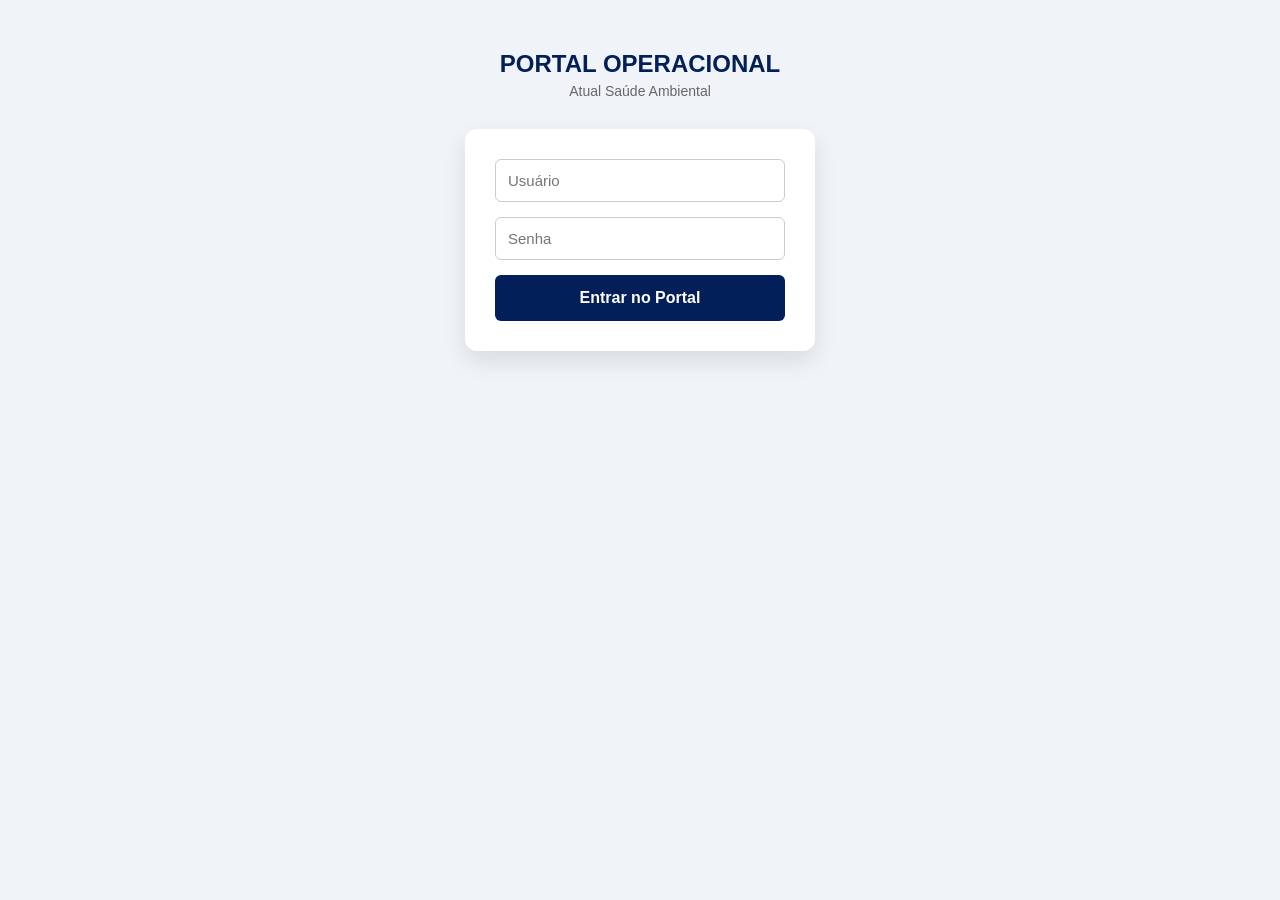
==== index.html @ 1e9745c3 "Update index.html" ====
<!DOCTYPE html>
<html lang="pt-BR">
<head>
    <meta charset="UTF-8">
    <meta name="viewport" content="width=device-width, initial-scale=1.0, maximum-scale=1.0, user-scalable=no">
    <title>Atual Saúde Ambiental - Portal</title>
    
    <link rel="manifest" href="manifest.json">
    <meta name="theme-color" content="#021f59">
    <link href="https://fonts.googleapis.com/icon?family=Material+Icons" rel="stylesheet">
    
    <style>
        * { box-sizing: border-box; margin: 0; padding: 0; font-family: 'Segoe UI', Tahoma, Geneva, Verdana, sans-serif; }
        body { background-color: #f0f4f8; color: #333; display: flex; flex-direction: column; align-items: center; padding: 20px; min-height: 100vh; }
        
        .header { text-align: center; margin-top: 30px; margin-bottom: 30px; }
        .header h1 { color: #021f59; font-size: 24px; font-weight: 800; text-transform: uppercase; }
        .header p { color: #666; font-size: 14px; margin-top: 5px; }

        /* TELA DE LOGIN */
        #tela-login { width: 100%; max-width: 350px; background: white; padding: 30px; border-radius: 12px; box-shadow: 0 10px 25px rgba(0,0,0,0.1); }
        .input-login { width: 100%; padding: 12px; margin-bottom: 15px; border: 1px solid #ccc; border-radius: 6px; font-size: 15px; outline: none; }
        .input-login:focus { border-color: #021f59; }
        .btn-login { background-color: #021f59; color: white; width: 100%; padding: 14px; border: none; border-radius: 6px; font-size: 16px; font-weight: bold; cursor: pointer; transition: 0.3s; }
        .btn-login:disabled { background-color: #666; cursor: not-allowed; }

        /* MENU DE SISTEMAS (OCULTO POR PADRÃO) */
        #menu-sistemas { display: none; width: 100%; max-width: 400px; flex-direction: column; gap: 15px; }
        .bem-vindo { text-align: center; margin-bottom: 15px; font-weight: 600; color: #021f59; }
        
        .menu-card {
            background: white; border-radius: 12px; padding: 20px; display: flex; align-items: center; gap: 15px;
            text-decoration: none; color: #333; box-shadow: 0 4px 15px rgba(0,0,0,0.05); transition: transform 0.2s;
            border-left: 5px solid #004481;
        }
        .menu-card:active { transform: scale(0.98); }
        .menu-card .icon { background: #e9ecef; padding: 12px; border-radius: 50%; color: #004481; display: flex; }
        .menu-card .info h3 { font-size: 16px; margin-bottom: 3px; }
        .menu-card .info p { font-size: 12px; color: #777; }
        
        .btn-sair { margin-top: 20px; text-align: center; color: #dc3545; font-weight: bold; cursor: pointer; padding: 10px; }
    </style>
</head>
<body>

    <div class="header">
        <h1>PORTAL OPERACIONAL</h1>
        <p>Atual Saúde Ambiental</p>
    </div>

    <!-- ÁREA DE LOGIN -->
    <div id="tela-login">
        <form onsubmit="fazerLogin(event)">
            <input type="text" id="loginUser" class="input-login" placeholder="Usuário" required>
            <input type="password" id="loginPass" class="input-login" placeholder="Senha" required>
            <button type="submit" id="btnLogin" class="btn-login">Entrar no Portal</button>
        </form>
    </div>

    <!-- ÁREA DOS SISTEMAS -->
    <div id="menu-sistemas">
        <div class="bem-vindo" id="msg-bemvindo"></div>

        <a href="comunicados/index.html" class="menu-card">
            <div class="icon"><span class="material-icons">campaign</span></div>
            <div class="info"><h3>Comunicados</h3><p>Dedetização, Limpeza e Termo</p></div>
        </a>

        <a href="relatorios/index.html" class="menu-card">
            <div class="icon"><span class="material-icons">assignment_turned_in</span></div>
            <div class="info"><h3>Relatórios e Certificados</h3><p>Gestão de Serviços e Garantias</p></div>
        </a>
        
        <div class="btn-sair" onclick="sair()">Sair do Portal</div>
    </div>

    <script>
        // COLOQUE AQUI A URL DO NOVO SCRIPT (O COFRE CENTRAL)
        const URL_API_LOGIN = "https://script.google.com/macros/s/AKfycbynHmTyilTlUbbQyEc3AfbNWiwXBeCesPPap7DQ24T2S60yWSmaGLjVtXCFHujAaYTw/exec";
        
        // Verifica ao abrir se já está logado
        window.onload = function() {
            if (sessionStorage.getItem("sessaoAtiva") === "true") {
                liberarPortal(sessionStorage.getItem("nomeUsuario"));
            }
        };

        async function fazerLogin(e) {
            e.preventDefault();
            const btn = document.getElementById('btnLogin');
            btn.innerText = "Verificando..."; btn.disabled = true;

            const payload = {
                acao: "login",
                usuario: document.getElementById('loginUser').value,
                senha: document.getElementById('loginPass').value
            };

            try {
                const req = await fetch(URL_API_LOGIN, { method: 'POST', body: JSON.stringify(payload) });
                const res = await req.json();

                if (res.sucesso) {
                    // Grava o "Cadeado Visual" no telemóvel
                    sessionStorage.setItem("sessaoAtiva", "true");
                    sessionStorage.setItem("nomeUsuario", res.nome);
                    liberarPortal(res.nome);
                } else {
                    alert(res.mensagem);
                }
            } catch (erro) {
                alert("Erro de conexão com o servidor de acessos.");
            }
            btn.innerText = "Entrar no Portal"; btn.disabled = false;
        }

        function liberarPortal(nome) {
            document.getElementById('tela-login').style.display = 'none';
            document.getElementById('menu-sistemas').style.display = 'flex';
            document.getElementById('msg-bemvindo').innerText = "Olá, " + nome;
        }

        function sair() {
            sessionStorage.clear();
            document.getElementById('menu-sistemas').style.display = 'none';
            document.getElementById('tela-login').style.display = 'block';
            document.getElementById('loginPass').value = "";
        }

        // Registo do PWA
        if ('serviceWorker' in navigator) {
            navigator.serviceWorker.register('sw.js');
        }
    </script>
</body>
</html>
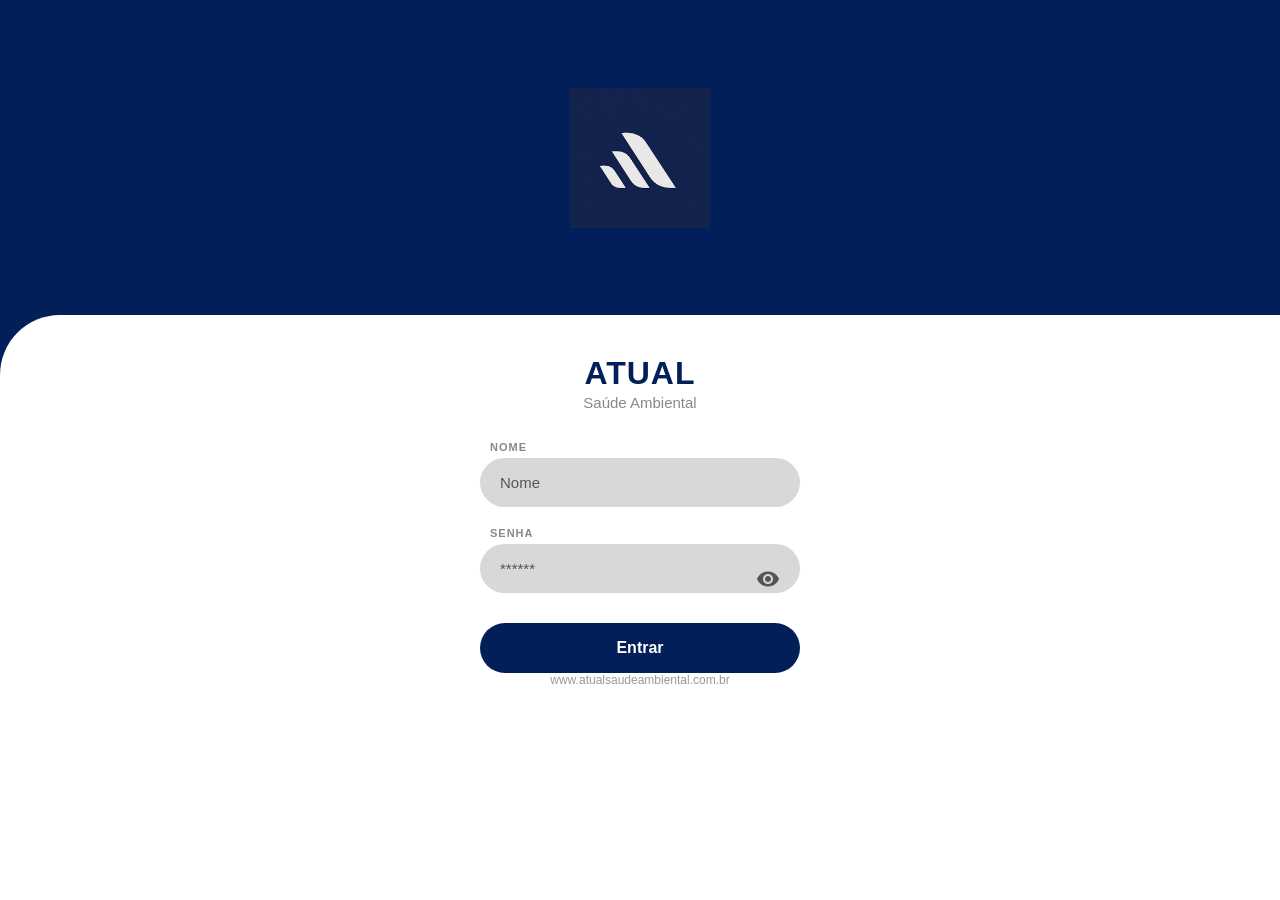
==== commit 94d4fd3a: "Update index.html" ====
--- a/index.html
+++ b/index.html
@@ -7,76 +7,224 @@
     
     <link rel="manifest" href="manifest.json">
     <meta name="theme-color" content="#021f59">
+
+    <!-- Ícones da Aplicação (Logo Local) -->
+    <link rel="apple-touch-icon" href="logo.png">
+    <link rel="icon" type="image/png" href="logo.png">
+
     <link href="https://fonts.googleapis.com/icon?family=Material+Icons" rel="stylesheet">
-    
     <style>
         * { box-sizing: border-box; margin: 0; padding: 0; font-family: 'Segoe UI', Tahoma, Geneva, Verdana, sans-serif; }
-        body { background-color: #f0f4f8; color: #333; display: flex; flex-direction: column; align-items: center; padding: 20px; min-height: 100vh; }
-        
-        .header { text-align: center; margin-top: 30px; margin-bottom: 30px; }
-        .header h1 { color: #021f59; font-size: 24px; font-weight: 800; text-transform: uppercase; }
-        .header p { color: #666; font-size: 14px; margin-top: 5px; }
-
-        /* TELA DE LOGIN */
-        #tela-login { width: 100%; max-width: 350px; background: white; padding: 30px; border-radius: 12px; box-shadow: 0 10px 25px rgba(0,0,0,0.1); }
-        .input-login { width: 100%; padding: 12px; margin-bottom: 15px; border: 1px solid #ccc; border-radius: 6px; font-size: 15px; outline: none; }
-        .input-login:focus { border-color: #021f59; }
-        .btn-login { background-color: #021f59; color: white; width: 100%; padding: 14px; border: none; border-radius: 6px; font-size: 16px; font-weight: bold; cursor: pointer; transition: 0.3s; }
+        
+        /* Layout de Fundo Dividido */
+        body { 
+            background-color: #021f59; /* Azul escuro no topo */
+            color: #333; 
+            display: flex; 
+            flex-direction: column; 
+            align-items: center; 
+            min-height: 100vh;
+            overflow: hidden;
+        }
+
+        /* LOGO NO TOPO (Ajustada para fundo azul) */
+        .logo-container {
+            width: 100%;
+            height: 35vh; /* Ocupa 35% da tela */
+            display: flex;
+            justify-content: center;
+            align-items: center;
+        }
+        .logo-container img {
+            width: 140px; /* Ajuste o tamanho da sua logo aqui */
+            height: auto;
+        }
+
+        /* CARTÃO BRANCO PRINCIPAL COM CANTO ARREDONDADO */
+        .login-card {
+            background-color: white;
+            width: 100%;
+            height: 65vh; /* Ocupa os restantes 65% */
+            border-radius: 60px 0 0 0; /* Canto superior esquerdo arredondado */
+            padding: 40px 30px;
+            display: flex;
+            flex-direction: column;
+            align-items: center;
+        }
+
+        /* TEXTOS DO TÍTULO */
+        .header { text-align: center; margin-bottom: 30px; }
+        .header h1 { color: #021f59; font-size: 32px; font-weight: 900; letter-spacing: 1px; margin-bottom: 2px; }
+        .header p { color: #888; font-size: 15px; font-weight: 500; }
+
+        /* FORMULÁRIO E CAMPOS */
+        form { width: 100%; max-width: 320px; }
+        
+        .form-group { margin-bottom: 20px; position: relative; }
+        .form-group label {
+            display: block;
+            color: #888;
+            font-size: 11px;
+            font-weight: 600;
+            letter-spacing: 1px;
+            margin-bottom: 5px;
+            margin-left: 10px;
+        }
+
+        /* Input Estilo Pílula */
+        .input-login { 
+            width: 100%; 
+            padding: 16px 20px; 
+            background-color: #d8d8d8; 
+            border: none; 
+            border-radius: 25px; 
+            font-size: 15px; 
+            color: #333;
+            outline: none; 
+            transition: 0.2s;
+        }
+        .input-login:focus { background-color: #e5e5e5; }
+        .input-login::placeholder { color: #555; }
+
+        /* Olhinho da Senha */
+        .btn-toggle-senha {
+            position: absolute;
+            right: 15px;
+            top: 35px; /* Alinhado com o input */
+            background: transparent;
+            border: none;
+            color: #555;
+            cursor: pointer;
+            display: flex;
+            align-items: center;
+            justify-content: center;
+            padding: 5px;
+        }
+
+        /* BOTÃO ENTRAR */
+        .btn-login { 
+            background-color: #021f59; 
+            color: white; 
+            width: 100%; 
+            padding: 16px; 
+            border: none; 
+            border-radius: 25px; 
+            font-size: 16px; 
+            font-weight: bold; 
+            cursor: pointer; 
+            transition: 0.3s; 
+            margin-top: 10px;
+        }
         .btn-login:disabled { background-color: #666; cursor: not-allowed; }
 
-        /* MENU DE SISTEMAS (OCULTO POR PADRÃO) */
-        #menu-sistemas { display: none; width: 100%; max-width: 400px; flex-direction: column; gap: 15px; }
-        .bem-vindo { text-align: center; margin-bottom: 15px; font-weight: 600; color: #021f59; }
+        /* RODAPÉ SITE */
+        .footer-site {
+            margin-top: auto;
+            color: #999;
+            font-size: 12px;
+            text-align: center;
+            padding-bottom: 10px;
+        }
+
+        /* ------------------------------------------- */
+        /* MENU DE SISTEMAS (MOSTRADO APÓS LOGIN)      */
+        /* ------------------------------------------- */
+        #menu-sistemas { 
+            display: none; width: 100%; max-width: 350px; flex-direction: column; gap: 15px; 
+            margin-top: 20px;
+        }
+        .bem-vindo { text-align: center; margin-bottom: 10px; font-weight: 600; color: #021f59; font-size: 18px; }
         
         .menu-card {
-            background: white; border-radius: 12px; padding: 20px; display: flex; align-items: center; gap: 15px;
-            text-decoration: none; color: #333; box-shadow: 0 4px 15px rgba(0,0,0,0.05); transition: transform 0.2s;
-            border-left: 5px solid #004481;
+            background: white; border-radius: 16px; padding: 15px 20px; display: flex; align-items: center; gap: 15px;
+            text-decoration: none; color: #333; box-shadow: 0 4px 15px rgba(0,0,0,0.08); transition: transform 0.2s;
+            border: 1px solid #eee;
         }
         .menu-card:active { transform: scale(0.98); }
-        .menu-card .icon { background: #e9ecef; padding: 12px; border-radius: 50%; color: #004481; display: flex; }
-        .menu-card .info h3 { font-size: 16px; margin-bottom: 3px; }
-        .menu-card .info p { font-size: 12px; color: #777; }
-        
-        .btn-sair { margin-top: 20px; text-align: center; color: #dc3545; font-weight: bold; cursor: pointer; padding: 10px; }
+        .menu-card .icon { background: #021f59; padding: 12px; border-radius: 12px; color: white; display: flex; }
+        .menu-card .info h3 { font-size: 15px; margin-bottom: 2px; color: #021f59; }
+        .menu-card .info p { font-size: 11px; color: #777; }
+        
+        .btn-sair { margin-top: 15px; text-align: center; color: #dc3545; font-weight: bold; cursor: pointer; padding: 10px; font-size: 14px; }
+
+        /* Controlo de Telas */
+        #tela-login { width: 100%; display: flex; flex-direction: column; align-items: center; }
     </style>
 </head>
 <body>
 
-    <div class="header">
-        <h1>PORTAL OPERACIONAL</h1>
-        <p>Atual Saúde Ambiental</p>
+    <!-- LOGO NO TOPO AZUL -->
+    <div class="logo-container" id="area-logo">
+        <!-- Substitua pelo src da sua logo real recortada -->
+        <img src="logo.png" alt="Logo Atual">
     </div>
 
-    <!-- ÁREA DE LOGIN -->
-    <div id="tela-login">
-        <form onsubmit="fazerLogin(event)">
-            <input type="text" id="loginUser" class="input-login" placeholder="Usuário" required>
-            <input type="password" id="loginPass" class="input-login" placeholder="Senha" required>
-            <button type="submit" id="btnLogin" class="btn-login">Entrar no Portal</button>
-        </form>
+    <!-- CARTÃO BRANCO -->
+    <div class="login-card">
+        
+        <!-- ÁREA DE LOGIN (Visível por padrão) -->
+        <div id="tela-login">
+            <div class="header">
+                <h1>ATUAL</h1>
+                <p>Saúde Ambiental</p>
+            </div>
+
+            <form onsubmit="fazerLogin(event)">
+                <div class="form-group">
+                    <label>NOME</label>
+                    <input type="text" id="loginUser" class="input-login" placeholder="Nome" required>
+                </div>
+                
+                <div class="form-group">
+                    <label>SENHA</label>
+                    <input type="password" id="loginPass" class="input-login" placeholder="******" required>
+                    <!-- Botão Olhinho -->
+                    <button type="button" class="btn-toggle-senha" onclick="toggleSenha()">
+                        <span class="material-icons" id="icone-olho">visibility</span>
+                    </button>
+                </div>
+
+                <button type="submit" id="btnLogin" class="btn-login">Entrar</button>
+            </form>
+
+            <div class="footer-site">www.atualsaudeambiental.com.br</div>
+        </div>
+
+        <!-- ÁREA DOS SISTEMAS (Oculta por padrão) -->
+        <div id="menu-sistemas">
+            <div class="bem-vindo" id="msg-bemvindo"></div>
+
+            <a href="comunicados/index.html" class="menu-card">
+                <div class="icon"><span class="material-icons">campaign</span></div>
+                <div class="info"><h3>Comunicados</h3><p>Dedetização, Limpeza e Termo</p></div>
+            </a>
+
+            <a href="relatorios/index.html" class="menu-card">
+                <div class="icon"><span class="material-icons">assignment_turned_in</span></div>
+                <div class="info"><h3>Relatórios e Certificados</h3><p>Gestão de Serviços e Garantias</p></div>
+            </a>
+            
+            <div class="btn-sair" onclick="sair()">Sair do Portal</div>
+        </div>
     </div>
 
-    <!-- ÁREA DOS SISTEMAS -->
-    <div id="menu-sistemas">
-        <div class="bem-vindo" id="msg-bemvindo"></div>
-
-        <a href="comunicados/index.html" class="menu-card">
-            <div class="icon"><span class="material-icons">campaign</span></div>
-            <div class="info"><h3>Comunicados</h3><p>Dedetização, Limpeza e Termo</p></div>
-        </a>
-
-        <a href="relatorios/index.html" class="menu-card">
-            <div class="icon"><span class="material-icons">assignment_turned_in</span></div>
-            <div class="info"><h3>Relatórios e Certificados</h3><p>Gestão de Serviços e Garantias</p></div>
-        </a>
-        
-        <div class="btn-sair" onclick="sair()">Sair do Portal</div>
-    </div>
-
     <script>
+        // FUNÇÃO DO OLHINHO DA SENHA
+        function toggleSenha() {
+            const inputSenha = document.getElementById('loginPass');
+            const iconeOlho = document.getElementById('icone-olho');
+            
+            if (inputSenha.type === 'password') {
+                inputSenha.type = 'text';
+                iconeOlho.innerText = 'visibility_off'; // Ícone de olho riscado
+            } else {
+                inputSenha.type = 'password';
+                iconeOlho.innerText = 'visibility'; // Ícone de olho aberto
+            }
+        }
+
         // COLOQUE AQUI A URL DO NOVO SCRIPT (O COFRE CENTRAL)
-        const URL_API_LOGIN = "https://script.google.com/macros/s/AKfycbynHmTyilTlUbbQyEc3AfbNWiwXBeCesPPap7DQ24T2S60yWSmaGLjVtXCFHujAaYTw/exec";
+        const URL_API_LOGIN = "https://script.google.com/macros/s/AKfycbwxCNM7-XWJm2btht000tgZ343KsmCfwFG4gXmCCp8e-48nPDdS3Qw9gfvkJGWGu6ym/exec";
         
         // Verifica ao abrir se já está logado
         window.onload = function() {
@@ -101,7 +249,6 @@
                 const res = await req.json();
 
                 if (res.sucesso) {
-                    // Grava o "Cadeado Visual" no telemóvel
                     sessionStorage.setItem("sessaoAtiva", "true");
                     sessionStorage.setItem("nomeUsuario", res.nome);
                     liberarPortal(res.nome);
@@ -111,11 +258,14 @@
             } catch (erro) {
                 alert("Erro de conexão com o servidor de acessos.");
             }
-            btn.innerText = "Entrar no Portal"; btn.disabled = false;
+            btn.innerText = "Entrar"; btn.disabled = false;
         }
 
         function liberarPortal(nome) {
             document.getElementById('tela-login').style.display = 'none';
+            // Esconde a área da logo no topo para dar mais espaço ao menu, se desejar
+            document.getElementById('area-logo').style.display = 'none'; 
+            
             document.getElementById('menu-sistemas').style.display = 'flex';
             document.getElementById('msg-bemvindo').innerText = "Olá, " + nome;
         }
@@ -123,7 +273,9 @@
         function sair() {
             sessionStorage.clear();
             document.getElementById('menu-sistemas').style.display = 'none';
-            document.getElementById('tela-login').style.display = 'block';
+            
+            document.getElementById('area-logo').style.display = 'flex';
+            document.getElementById('tela-login').style.display = 'flex';
             document.getElementById('loginPass').value = "";
         }
 
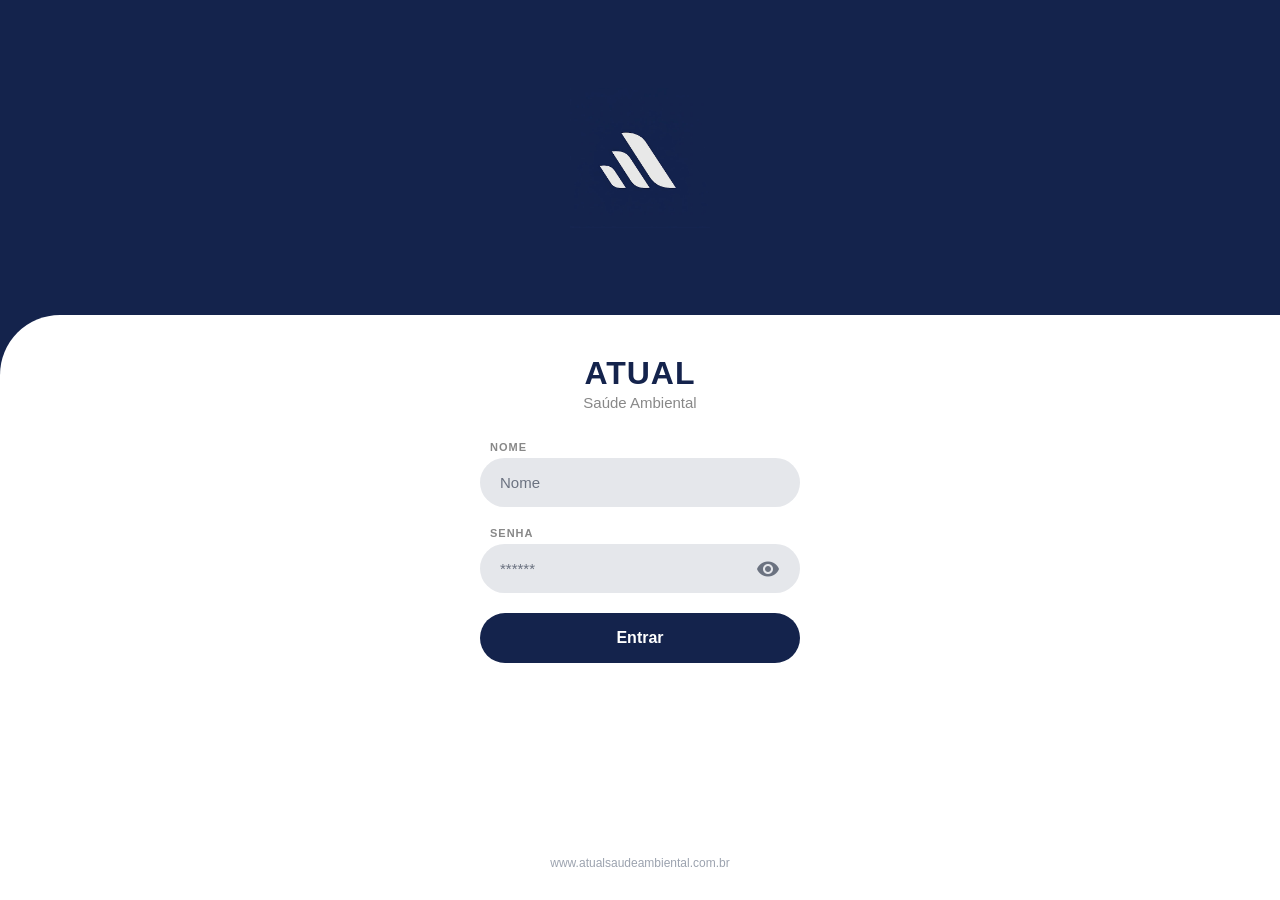
==== commit 45513ad5: "Update index.html" ====
--- a/index.html
+++ b/index.html
@@ -6,7 +6,7 @@
     <title>Atual Saúde Ambiental - Portal</title>
     
     <link rel="manifest" href="manifest.json">
-    <meta name="theme-color" content="#021f59">
+    <meta name="theme-color" content="#14234c">
 
     <!-- Ícones da Aplicação (Logo Local) -->
     <link rel="apple-touch-icon" href="logo.png">
@@ -18,49 +18,60 @@
         
         /* Layout de Fundo Dividido */
         body { 
-            background-color: #021f59; /* Azul escuro no topo */
+            background-color: #14234c; /* Azul exato da Logo */
             color: #333; 
             display: flex; 
             flex-direction: column; 
             align-items: center; 
             min-height: 100vh;
-            overflow: hidden;
-        }
-
-        /* LOGO NO TOPO (Ajustada para fundo azul) */
+        }
+
+        /* LOGO NO TOPO */
         .logo-container {
             width: 100%;
             height: 35vh; /* Ocupa 35% da tela */
+            min-height: 200px;
             display: flex;
             justify-content: center;
             align-items: center;
+            flex-shrink: 0;
         }
         .logo-container img {
-            width: 140px; /* Ajuste o tamanho da sua logo aqui */
+            width: 140px; 
             height: auto;
         }
 
-        /* CARTÃO BRANCO PRINCIPAL COM CANTO ARREDONDADO */
+        /* CARTÃO BRANCO PRINCIPAL (Expande até ao fundo) */
         .login-card {
             background-color: white;
             width: 100%;
-            height: 65vh; /* Ocupa os restantes 65% */
+            flex-grow: 1; /* Preenche todo o resto da tela para não aparecer azul em baixo */
             border-radius: 60px 0 0 0; /* Canto superior esquerdo arredondado */
-            padding: 40px 30px;
+            padding: 40px 30px 20px 30px;
             display: flex;
             flex-direction: column;
             align-items: center;
+        }
+
+        /* TELA DE LOGIN */
+        #tela-login { 
+            width: 100%; 
+            max-width: 320px; 
+            display: flex; 
+            flex-direction: column; 
+            align-items: center; 
+            flex-grow: 1; /* Força o rodapé a ir para o fundo */
         }
 
         /* TEXTOS DO TÍTULO */
         .header { text-align: center; margin-bottom: 30px; }
-        .header h1 { color: #021f59; font-size: 32px; font-weight: 900; letter-spacing: 1px; margin-bottom: 2px; }
+        .header h1 { color: #14234c; font-size: 32px; font-weight: 900; letter-spacing: 1px; margin-bottom: 2px; }
         .header p { color: #888; font-size: 15px; font-weight: 500; }
 
         /* FORMULÁRIO E CAMPOS */
-        form { width: 100%; max-width: 320px; }
-        
-        .form-group { margin-bottom: 20px; position: relative; }
+        form { width: 100%; }
+        
+        .form-group { margin-bottom: 20px; }
         .form-group label {
             display: block;
             color: #888;
@@ -71,11 +82,18 @@
             margin-left: 10px;
         }
 
+        /* Contentor relativo para centralizar o olho na vertical */
+        .form-group-input {
+            position: relative;
+            display: flex;
+            align-items: center;
+        }
+
         /* Input Estilo Pílula */
         .input-login { 
             width: 100%; 
-            padding: 16px 20px; 
-            background-color: #d8d8d8; 
+            padding: 16px 45px 16px 20px; /* Padding direito maior para não escrever por cima do olho */
+            background-color: #e5e7eb; 
             border: none; 
             border-radius: 25px; 
             font-size: 15px; 
@@ -83,17 +101,16 @@
             outline: none; 
             transition: 0.2s;
         }
-        .input-login:focus { background-color: #e5e5e5; }
-        .input-login::placeholder { color: #555; }
+        .input-login:focus { background-color: #d1d5db; }
+        .input-login::placeholder { color: #6b7280; }
 
         /* Olhinho da Senha */
         .btn-toggle-senha {
             position: absolute;
             right: 15px;
-            top: 35px; /* Alinhado com o input */
             background: transparent;
             border: none;
-            color: #555;
+            color: #6b7280;
             cursor: pointer;
             display: flex;
             align-items: center;
@@ -103,7 +120,7 @@
 
         /* BOTÃO ENTRAR */
         .btn-login { 
-            background-color: #021f59; 
+            background-color: #14234c; 
             color: white; 
             width: 100%; 
             padding: 16px; 
@@ -114,55 +131,70 @@
             cursor: pointer; 
             transition: 0.3s; 
             margin-top: 10px;
-        }
-        .btn-login:disabled { background-color: #666; cursor: not-allowed; }
+            display: flex;
+            align-items: center;
+            justify-content: center;
+        }
+        .btn-login:disabled { background-color: #6b7280; cursor: not-allowed; }
+
+        /* SPINNER DE CARREGAMENTO */
+        .spinner {
+            display: inline-block; width: 18px; height: 18px;
+            border: 3px solid rgba(255, 255, 255, 0.3); border-radius: 50%; border-top-color: #fff;
+            animation: spin 0.8s ease-in-out infinite; vertical-align: middle; margin-right: 8px;
+        }
+        @keyframes spin { to { transform: rotate(360deg); } }
 
         /* RODAPÉ SITE */
         .footer-site {
-            margin-top: auto;
-            color: #999;
+            margin-top: auto; /* Empurra o rodapé para o fundo do ecrã */
+            color: #9ca3af;
             font-size: 12px;
             text-align: center;
             padding-bottom: 10px;
+            width: 100%;
         }
 
         /* ------------------------------------------- */
         /* MENU DE SISTEMAS (MOSTRADO APÓS LOGIN)      */
         /* ------------------------------------------- */
         #menu-sistemas { 
-            display: none; width: 100%; max-width: 350px; flex-direction: column; gap: 15px; 
-            margin-top: 20px;
-        }
-        .bem-vindo { text-align: center; margin-bottom: 10px; font-weight: 600; color: #021f59; font-size: 18px; }
+            display: none; 
+            width: 100%; 
+            max-width: 350px; 
+            flex-direction: column; 
+            align-items: center;
+            margin-top: 10px;
+        }
+        .bem-vindo { text-align: center; margin-bottom: 25px; font-weight: 700; color: #14234c; font-size: 20px; }
         
         .menu-card {
             background: white; border-radius: 16px; padding: 15px 20px; display: flex; align-items: center; gap: 15px;
-            text-decoration: none; color: #333; box-shadow: 0 4px 15px rgba(0,0,0,0.08); transition: transform 0.2s;
-            border: 1px solid #eee;
+            text-decoration: none; color: #333; box-shadow: 0 4px 15px rgba(0,0,0,0.06); transition: transform 0.2s;
+            border: 1px solid #f3f4f6;
+            width: 100%;
+            margin-bottom: 15px;
         }
         .menu-card:active { transform: scale(0.98); }
-        .menu-card .icon { background: #021f59; padding: 12px; border-radius: 12px; color: white; display: flex; }
-        .menu-card .info h3 { font-size: 15px; margin-bottom: 2px; color: #021f59; }
-        .menu-card .info p { font-size: 11px; color: #777; }
-        
-        .btn-sair { margin-top: 15px; text-align: center; color: #dc3545; font-weight: bold; cursor: pointer; padding: 10px; font-size: 14px; }
-
-        /* Controlo de Telas */
-        #tela-login { width: 100%; display: flex; flex-direction: column; align-items: center; }
+        .menu-card .icon { background: #14234c; padding: 12px; border-radius: 12px; color: white; display: flex; }
+        .menu-card .info h3 { font-size: 15px; margin-bottom: 2px; color: #14234c; }
+        .menu-card .info p { font-size: 11px; color: #6b7280; }
+        
+        .btn-sair { margin-top: 20px; text-align: center; color: #dc2626; font-weight: bold; cursor: pointer; padding: 10px; font-size: 15px; }
+
     </style>
 </head>
 <body>
 
     <!-- LOGO NO TOPO AZUL -->
     <div class="logo-container" id="area-logo">
-        <!-- Substitua pelo src da sua logo real recortada -->
         <img src="logo.png" alt="Logo Atual">
     </div>
 
-    <!-- CARTÃO BRANCO -->
+    <!-- CARTÃO BRANCO (Fundo) -->
     <div class="login-card">
         
-        <!-- ÁREA DE LOGIN (Visível por padrão) -->
+        <!-- ÁREA DE LOGIN -->
         <div id="tela-login">
             <div class="header">
                 <h1>ATUAL</h1>
@@ -172,16 +204,20 @@
             <form onsubmit="fazerLogin(event)">
                 <div class="form-group">
                     <label>NOME</label>
-                    <input type="text" id="loginUser" class="input-login" placeholder="Nome" required>
+                    <div class="form-group-input">
+                        <input type="text" id="loginUser" class="input-login" placeholder="Nome" required>
+                    </div>
                 </div>
                 
                 <div class="form-group">
                     <label>SENHA</label>
-                    <input type="password" id="loginPass" class="input-login" placeholder="******" required>
-                    <!-- Botão Olhinho -->
-                    <button type="button" class="btn-toggle-senha" onclick="toggleSenha()">
-                        <span class="material-icons" id="icone-olho">visibility</span>
-                    </button>
+                    <div class="form-group-input">
+                        <input type="password" id="loginPass" class="input-login" placeholder="******" required>
+                        <!-- Botão Olhinho alinhado na vertical -->
+                        <button type="button" class="btn-toggle-senha" onclick="toggleSenha()">
+                            <span class="material-icons" id="icone-olho">visibility</span>
+                        </button>
+                    </div>
                 </div>
 
                 <button type="submit" id="btnLogin" class="btn-login">Entrar</button>
@@ -190,7 +226,7 @@
             <div class="footer-site">www.atualsaudeambiental.com.br</div>
         </div>
 
-        <!-- ÁREA DOS SISTEMAS (Oculta por padrão) -->
+        <!-- ÁREA DOS SISTEMAS -->
         <div id="menu-sistemas">
             <div class="bem-vindo" id="msg-bemvindo"></div>
 
@@ -216,10 +252,10 @@
             
             if (inputSenha.type === 'password') {
                 inputSenha.type = 'text';
-                iconeOlho.innerText = 'visibility_off'; // Ícone de olho riscado
+                iconeOlho.innerText = 'visibility_off'; 
             } else {
                 inputSenha.type = 'password';
-                iconeOlho.innerText = 'visibility'; // Ícone de olho aberto
+                iconeOlho.innerText = 'visibility'; 
             }
         }
 
@@ -236,7 +272,10 @@
         async function fazerLogin(e) {
             e.preventDefault();
             const btn = document.getElementById('btnLogin');
-            btn.innerText = "Verificando..."; btn.disabled = true;
+            
+            // Adiciona o SPINNER de carregamento
+            btn.innerHTML = '<div class="spinner"></div> Verificando...'; 
+            btn.disabled = true;
 
             const payload = {
                 acao: "login",
@@ -258,14 +297,14 @@
             } catch (erro) {
                 alert("Erro de conexão com o servidor de acessos.");
             }
-            btn.innerText = "Entrar"; btn.disabled = false;
+            
+            // Restaura o botão original após carregar
+            btn.innerHTML = "Entrar"; 
+            btn.disabled = false;
         }
 
         function liberarPortal(nome) {
             document.getElementById('tela-login').style.display = 'none';
-            // Esconde a área da logo no topo para dar mais espaço ao menu, se desejar
-            document.getElementById('area-logo').style.display = 'none'; 
-            
             document.getElementById('menu-sistemas').style.display = 'flex';
             document.getElementById('msg-bemvindo').innerText = "Olá, " + nome;
         }
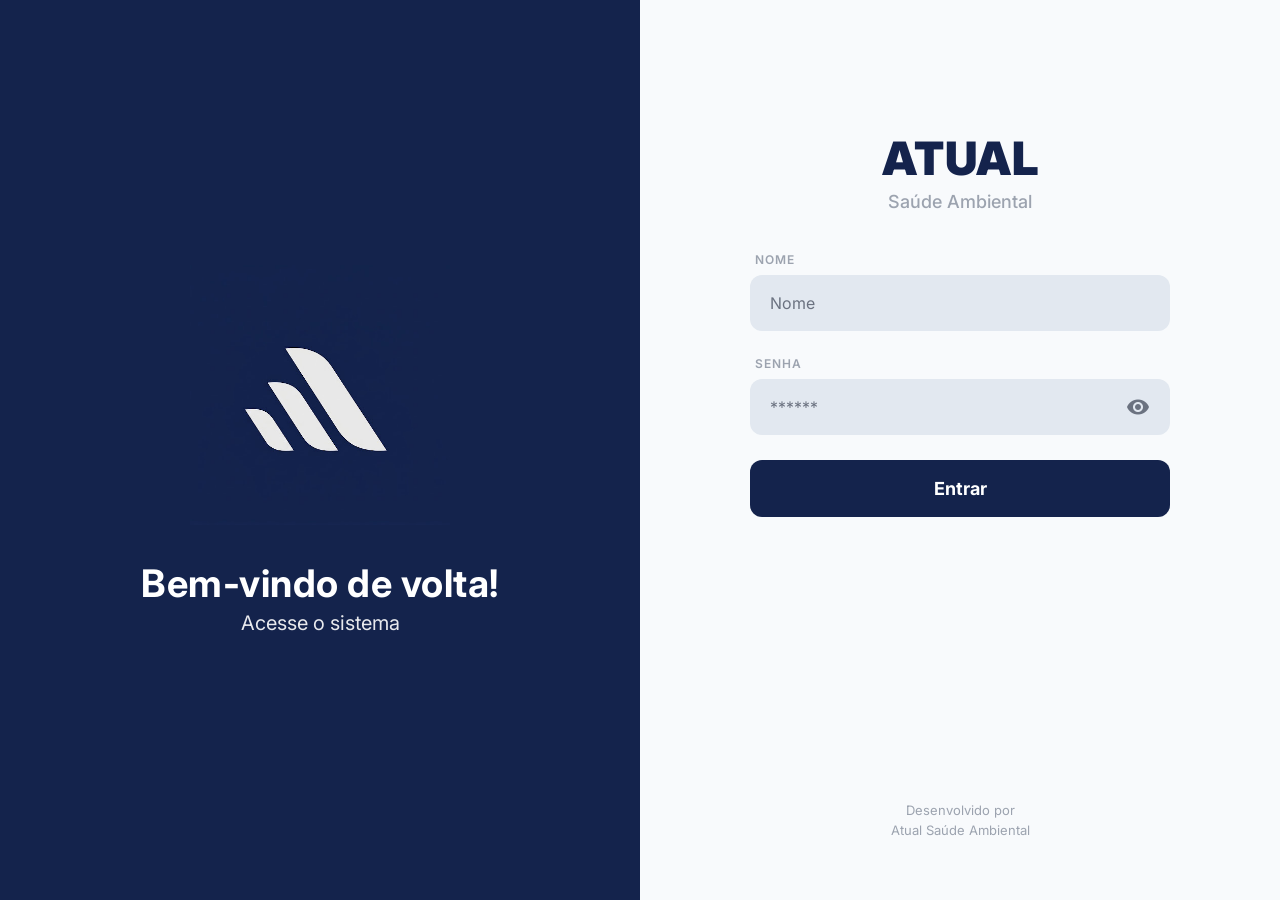
==== commit 737b0ca0: "Add files via upload" ====
--- a/index.html
+++ b/index.html
@@ -4,324 +4,312 @@
     <meta charset="UTF-8">
     <meta name="viewport" content="width=device-width, initial-scale=1.0, maximum-scale=1.0, user-scalable=no">
     <title>Atual Saúde Ambiental - Portal</title>
-    
+
     <link rel="manifest" href="manifest.json">
     <meta name="theme-color" content="#14234c">
 
-    <!-- Ícones da Aplicação (Logo Local) -->
     <link rel="apple-touch-icon" href="logo.png">
     <link rel="icon" type="image/png" href="logo.png">
 
+    <link href="https://fonts.googleapis.com/css2?family=Inter:wght@400;500;600;700;800;900&display=swap" rel="stylesheet">
     <link href="https://fonts.googleapis.com/icon?family=Material+Icons" rel="stylesheet">
+    
+    <!-- CSS BASE EMBUTIDO (Proporções Ajustadas para a Nova Imagem) -->
     <style>
-        * { box-sizing: border-box; margin: 0; padding: 0; font-family: 'Segoe UI', Tahoma, Geneva, Verdana, sans-serif; }
-        
-        /* Layout de Fundo Dividido */
-        body { 
-            background-color: #14234c; /* Azul exato da Logo */
-            color: #333; 
-            display: flex; 
-            flex-direction: column; 
-            align-items: center; 
-            min-height: 100vh;
-        }
-
-        /* LOGO NO TOPO */
-        .logo-container {
-            width: 100%;
-            height: 35vh; /* Ocupa 35% da tela */
-            min-height: 200px;
-            display: flex;
-            justify-content: center;
-            align-items: center;
-            flex-shrink: 0;
-        }
-        .logo-container img {
-            width: 140px; 
-            height: auto;
-        }
-
-        /* CARTÃO BRANCO PRINCIPAL (Expande até ao fundo) */
-        .login-card {
-            background-color: white;
-            width: 100%;
-            flex-grow: 1; /* Preenche todo o resto da tela para não aparecer azul em baixo */
-            border-radius: 60px 0 0 0; /* Canto superior esquerdo arredondado */
-            padding: 40px 30px 20px 30px;
-            display: flex;
-            flex-direction: column;
-            align-items: center;
-        }
-
-        /* TELA DE LOGIN */
-        #tela-login { 
-            width: 100%; 
-            max-width: 320px; 
-            display: flex; 
-            flex-direction: column; 
-            align-items: center; 
-            flex-grow: 1; /* Força o rodapé a ir para o fundo */
-        }
-
-        /* TEXTOS DO TÍTULO */
-        .header { text-align: center; margin-bottom: 30px; }
-        .header h1 { color: #14234c; font-size: 32px; font-weight: 900; letter-spacing: 1px; margin-bottom: 2px; }
-        .header p { color: #888; font-size: 15px; font-weight: 500; }
-
-        /* FORMULÁRIO E CAMPOS */
+        * { box-sizing: border-box; margin: 0; padding: 0; font-family: 'Inter', 'Segoe UI', Tahoma, sans-serif; }
+        
+        body { background-color: #14234c; color: #333; min-height: 100vh; overflow-x: hidden; }
+
+        /* =========================================
+           TELA DE LOGIN (Estrutura Base / Mobile First)
+           ========================================= */
+        #login-wrapper { display: flex; width: 100%; min-height: 100vh; }
+        
+        .logo-container { display: flex; flex-direction: column; justify-content: center; align-items: center; background-color: #14234c; }
+        .logo-container img { height: auto; }
+        
+        .welcome-text { text-align: center; color: white; display: none; margin-top: 15px; }
+        .welcome-text h2 { font-size: 32px; font-weight: 700; margin-bottom: 5px; letter-spacing: 0.5px; }
+        .welcome-text p { font-size: 18px; font-weight: 400; opacity: 0.9; }
+        
+        /* Fundo branco no mobile, será sobrescrito para cinza no desktop */
+        .login-card { background-color: white; display: flex; flex-direction: column; align-items: center; }
+        #tela-login { width: 100%; max-width: 320px; display: flex; flex-direction: column; flex-grow: 1; justify-content: center; }
+        
+        .header { text-align: center; margin-bottom: 35px; }
+        .header h1 { color: #14234c; font-size: 36px; font-weight: 900; letter-spacing: 1px; margin-bottom: 2px; }
+        .header p { color: #9ca3af; font-size: 15px; font-weight: 500; }
+        
         form { width: 100%; }
-        
         .form-group { margin-bottom: 20px; }
-        .form-group label {
-            display: block;
-            color: #888;
-            font-size: 11px;
-            font-weight: 600;
-            letter-spacing: 1px;
-            margin-bottom: 5px;
-            margin-left: 10px;
-        }
-
-        /* Contentor relativo para centralizar o olho na vertical */
-        .form-group-input {
-            position: relative;
-            display: flex;
-            align-items: center;
-        }
-
-        /* Input Estilo Pílula */
-        .input-login { 
-            width: 100%; 
-            padding: 16px 45px 16px 20px; /* Padding direito maior para não escrever por cima do olho */
-            background-color: #e5e7eb; 
-            border: none; 
-            border-radius: 25px; 
-            font-size: 15px; 
-            color: #333;
-            outline: none; 
-            transition: 0.2s;
-        }
+        .form-group label { display: block; color: #9ca3af; font-size: 12px; font-weight: 600; letter-spacing: 1px; margin-bottom: 8px; margin-left: 5px; text-transform: uppercase; }
+        
+        .form-group-input { position: relative; display: flex; align-items: center; }
+        
+        /* Inputs formatados */
+        .input-login { width: 100%; padding: 16px 45px 16px 20px; background-color: #e5e7eb; border: none; border-radius: 12px; font-size: 15px; color: #333; outline: none; transition: 0.2s; }
         .input-login:focus { background-color: #d1d5db; }
         .input-login::placeholder { color: #6b7280; }
-
-        /* Olhinho da Senha */
-        .btn-toggle-senha {
-            position: absolute;
-            right: 15px;
-            background: transparent;
-            border: none;
-            color: #6b7280;
-            cursor: pointer;
-            display: flex;
-            align-items: center;
-            justify-content: center;
-            padding: 5px;
+        
+        .btn-toggle-senha { position: absolute; right: 15px; background: transparent; border: none; color: #6b7280; cursor: pointer; display: flex; align-items: center; justify-content: center; padding: 5px; }
+        
+        .btn-login { background-color: #14234c; color: white; width: 100%; padding: 16px; border: none; border-radius: 12px; font-size: 16px; font-weight: bold; cursor: pointer; transition: 0.3s; margin-top: 15px; display: flex; justify-content: center; align-items: center; }
+        .btn-login:disabled { background-color: #6b7280; cursor: not-allowed; }
+        
+        #login-error { color: #dc2626; font-size: 13px; font-weight: 600; text-align: center; margin-top: 15px; display: none; }
+        
+        .footer-site { margin-top: auto; color: #9ca3af; font-size: 13px; text-align: center; padding-bottom: 20px; width: 100%; line-height: 1.5; }
+
+        /* =========================================
+           RESPONSIVIDADE (MOBILE VS DESKTOP)
+           ========================================= */
+        
+        /* MOBILE (Mantém o visual antigo com a curva e branco puro) */
+        @media screen and (max-width: 1024px) {
+            #login-wrapper { flex-direction: column; }
+            .logo-container { width: 100%; height: 35vh; min-height: 200px; flex-shrink: 0; justify-content: center; }
+            .logo-container img { width: 140px; }
+            
+            .login-card { width: 100%; flex-grow: 1; border-radius: 60px 0 0 0; padding: 40px 30px 20px 30px; justify-content: flex-start; background-color: white; }
+            #tela-login { margin-top: 0; }
         }
 
-        /* BOTÃO ENTRAR */
-        .btn-login { 
-            background-color: #14234c; 
-            color: white; 
-            width: 100%; 
-            padding: 16px; 
-            border: none; 
-            border-radius: 25px; 
-            font-size: 16px; 
-            font-weight: bold; 
-            cursor: pointer; 
-            transition: 0.3s; 
-            margin-top: 10px;
-            display: flex;
-            align-items: center;
-            justify-content: center;
+        /* DESKTOP (Split-Screen com Ajustes de Posição) */
+        @media screen and (min-width: 1025px) {
+            #login-wrapper { flex-direction: row; }
+            
+            /* LADO AZUL: Centralizado verticalmente */
+            .logo-container { 
+                width: 50%; 
+                height: 100vh; 
+                justify-content: center; 
+                align-items: center; 
+                padding: 40px; 
+            }
+            .logo-container img { 
+                width: 260px; /* REDUZIDO PARA A NOVA IMAGEM CORTADA */
+                max-width: 75%; 
+                margin-bottom: 0; 
+            }
+            
+            .welcome-text { display: block; margin-top: 35px; z-index: 10; }
+            .welcome-text h2 { font-size: 38px; } 
+            .welcome-text p { font-size: 20px; }
+            
+            /* LADO CINZA: Fundo cinza clarinho e conteúdo puxado para baixo */
+            .login-card { 
+                width: 50%; 
+                height: 100vh; 
+                border-radius: 0; 
+                padding: 40px; 
+                justify-content: flex-start; 
+                background-color: #f8fafc; 
+            }
+            
+            #tela-login { 
+                margin: 0 auto; 
+                max-width: 420px; 
+                margin-top: 10vh; 
+            } 
+            
+            .header { margin-bottom: 40px; }
+            .header h1 { font-size: 46px; margin-bottom: 5px; } 
+            .header p { font-size: 18px; }
+            
+            .form-group { margin-bottom: 25px; }
+            
+            .input-login { padding: 18px 45px 18px 20px; font-size: 16px; background-color: #e2e8f0; } 
+            .input-login:focus { background-color: #cbd5e1; }
+            
+            .btn-login { padding: 18px; font-size: 18px; margin-top: 20px; }
         }
-        .btn-login:disabled { background-color: #6b7280; cursor: not-allowed; }
-
-        /* SPINNER DE CARREGAMENTO */
-        .spinner {
-            display: inline-block; width: 18px; height: 18px;
-            border: 3px solid rgba(255, 255, 255, 0.3); border-radius: 50%; border-top-color: #fff;
-            animation: spin 0.8s ease-in-out infinite; vertical-align: middle; margin-right: 8px;
-        }
-        @keyframes spin { to { transform: rotate(360deg); } }
-
-        /* RODAPÉ SITE */
-        .footer-site {
-            margin-top: auto; /* Empurra o rodapé para o fundo do ecrã */
-            color: #9ca3af;
-            font-size: 12px;
-            text-align: center;
-            padding-bottom: 10px;
-            width: 100%;
-        }
-
-        /* ------------------------------------------- */
-        /* MENU DE SISTEMAS (MOSTRADO APÓS LOGIN)      */
-        /* ------------------------------------------- */
-        #menu-sistemas { 
-            display: none; 
-            width: 100%; 
-            max-width: 350px; 
-            flex-direction: column; 
-            align-items: center;
-            margin-top: 10px;
-        }
-        .bem-vindo { text-align: center; margin-bottom: 25px; font-weight: 700; color: #14234c; font-size: 20px; }
-        
-        .menu-card {
-            background: white; border-radius: 16px; padding: 15px 20px; display: flex; align-items: center; gap: 15px;
-            text-decoration: none; color: #333; box-shadow: 0 4px 15px rgba(0,0,0,0.06); transition: transform 0.2s;
-            border: 1px solid #f3f4f6;
-            width: 100%;
-            margin-bottom: 15px;
-        }
-        .menu-card:active { transform: scale(0.98); }
-        .menu-card .icon { background: #14234c; padding: 12px; border-radius: 12px; color: white; display: flex; }
-        .menu-card .info h3 { font-size: 15px; margin-bottom: 2px; color: #14234c; }
-        .menu-card .info p { font-size: 11px; color: #6b7280; }
-        
-        .btn-sair { margin-top: 20px; text-align: center; color: #dc2626; font-weight: bold; cursor: pointer; padding: 10px; font-size: 15px; }
-
     </style>
+
+    <!-- Chamada dos estilos apenas para o interior do portal -->
+    <link rel="stylesheet" media="screen and (min-width: 1025px)" href="styledesktop.css">
+    <link rel="stylesheet" media="screen and (max-width: 1024px)" href="stylemobile.css">
 </head>
-<body>
-
-    <!-- LOGO NO TOPO AZUL -->
-    <div class="logo-container" id="area-logo">
-        <img src="logo.png" alt="Logo Atual">
-    </div>
-
-    <!-- CARTÃO BRANCO (Fundo) -->
-    <div class="login-card">
-        
-        <!-- ÁREA DE LOGIN -->
-        <div id="tela-login">
-            <div class="header">
-                <h1>ATUAL</h1>
-                <p>Saúde Ambiental</p>
+<body data-tema="azul">
+
+    <!-- ÁREA 1: TELA DE LOGIN -->
+    <div id="login-wrapper">
+        
+        <!-- Lado Esquerdo (Azul) -->
+        <div class="logo-container" id="area-logo">
+            <img src="logo.png" alt="Logo Atual">
+            <div class="welcome-text">
+                <h2>Bem-vindo de volta!</h2>
+                <p>Acesse o sistema</p>
             </div>
-
-            <form onsubmit="fazerLogin(event)">
-                <div class="form-group">
-                    <label>NOME</label>
-                    <div class="form-group-input">
-                        <input type="text" id="loginUser" class="input-login" placeholder="Nome" required>
-                    </div>
-                </div>
-                
-                <div class="form-group">
-                    <label>SENHA</label>
-                    <div class="form-group-input">
-                        <input type="password" id="loginPass" class="input-login" placeholder="******" required>
-                        <!-- Botão Olhinho alinhado na vertical -->
-                        <button type="button" class="btn-toggle-senha" onclick="toggleSenha()">
-                            <span class="material-icons" id="icone-olho">visibility</span>
-                        </button>
-                    </div>
-                </div>
-
-                <button type="submit" id="btnLogin" class="btn-login">Entrar</button>
-            </form>
-
-            <div class="footer-site">www.atualsaudeambiental.com.br</div>
         </div>
 
-        <!-- ÁREA DOS SISTEMAS -->
-        <div id="menu-sistemas">
-            <div class="bem-vindo" id="msg-bemvindo"></div>
-
-            <a href="comunicados/index.html" class="menu-card">
-                <div class="icon"><span class="material-icons">campaign</span></div>
-                <div class="info"><h3>Comunicados</h3><p>Dedetização, Limpeza e Termo</p></div>
-            </a>
-
-            <a href="relatorios/index.html" class="menu-card">
-                <div class="icon"><span class="material-icons">assignment_turned_in</span></div>
-                <div class="info"><h3>Relatórios e Certificados</h3><p>Gestão de Serviços e Garantias</p></div>
-            </a>
-            
-            <div class="btn-sair" onclick="sair()">Sair do Portal</div>
+        <!-- Lado Direito (Cinza Claro) -->
+        <div class="login-card">
+            <div id="tela-login">
+                <div class="header">
+                    <h1>ATUAL</h1>
+                    <p>Saúde Ambiental</p>
+                </div>
+
+                <form onsubmit="fazerLogin(event)">
+                    <div class="form-group">
+                        <label>NOME</label>
+                        <div class="form-group-input">
+                            <input type="text" id="loginUser" class="input-login" placeholder="Nome" autocomplete="username" required>
+                        </div>
+                    </div>
+
+                    <div class="form-group">
+                        <label>SENHA</label>
+                        <div class="form-group-input">
+                            <input type="password" id="loginPass" class="input-login" placeholder="******" autocomplete="current-password" required>
+                            <button type="button" class="btn-toggle-senha" onclick="toggleSenha()">
+                                <span class="material-icons" id="icone-olho">visibility</span>
+                            </button>
+                        </div>
+                    </div>
+
+                    <button type="submit" id="btnLogin" class="btn-login">Entrar</button>
+                    <div id="login-error">⚠️ Usuário ou senha incorretos.</div>
+                </form>
+
+                <div class="footer-site">
+                    Desenvolvido por<br>Atual Saúde Ambiental
+                </div>
+            </div>
         </div>
     </div>
 
-    <script>
-        // FUNÇÃO DO OLHINHO DA SENHA
-        function toggleSenha() {
-            const inputSenha = document.getElementById('loginPass');
-            const iconeOlho = document.getElementById('icone-olho');
-            
-            if (inputSenha.type === 'password') {
-                inputSenha.type = 'text';
-                iconeOlho.innerText = 'visibility_off'; 
-            } else {
-                inputSenha.type = 'password';
-                iconeOlho.innerText = 'visibility'; 
-            }
-        }
-
-        // COLOQUE AQUI A URL DO NOVO SCRIPT (O COFRE CENTRAL)
-        const URL_API_LOGIN = "https://script.google.com/macros/s/AKfycbwxCNM7-XWJm2btht000tgZ343KsmCfwFG4gXmCCp8e-48nPDdS3Qw9gfvkJGWGu6ym/exec";
-        
-        // Verifica ao abrir se já está logado
-        window.onload = function() {
-            if (sessionStorage.getItem("sessaoAtiva") === "true") {
-                liberarPortal(sessionStorage.getItem("nomeUsuario"));
-            }
-        };
-
-        async function fazerLogin(e) {
-            e.preventDefault();
-            const btn = document.getElementById('btnLogin');
-            
-            // Adiciona o SPINNER de carregamento
-            btn.innerHTML = '<div class="spinner"></div> Verificando...'; 
-            btn.disabled = true;
-
-            const payload = {
-                acao: "login",
-                usuario: document.getElementById('loginUser').value,
-                senha: document.getElementById('loginPass').value
-            };
-
-            try {
-                const req = await fetch(URL_API_LOGIN, { method: 'POST', body: JSON.stringify(payload) });
-                const res = await req.json();
-
-                if (res.sucesso) {
-                    sessionStorage.setItem("sessaoAtiva", "true");
-                    sessionStorage.setItem("nomeUsuario", res.nome);
-                    liberarPortal(res.nome);
-                } else {
-                    alert(res.mensagem);
-                }
-            } catch (erro) {
-                alert("Erro de conexão com o servidor de acessos.");
-            }
-            
-            // Restaura o botão original após carregar
-            btn.innerHTML = "Entrar"; 
-            btn.disabled = false;
-        }
-
-        function liberarPortal(nome) {
-            document.getElementById('tela-login').style.display = 'none';
-            document.getElementById('menu-sistemas').style.display = 'flex';
-            document.getElementById('msg-bemvindo').innerText = "Olá, " + nome;
-        }
-
-        function sair() {
-            sessionStorage.clear();
-            document.getElementById('menu-sistemas').style.display = 'none';
-            
-            document.getElementById('area-logo').style.display = 'flex';
-            document.getElementById('tela-login').style.display = 'flex';
-            document.getElementById('loginPass').value = "";
-        }
-
-        // Registo do PWA
-        if ('serviceWorker' in navigator) {
-            navigator.serviceWorker.register('sw.js');
-        }
-    </script>
+    <!-- ÁREA 2: PORTAL DESKTOP PRINCIPAL -->
+    <div id="portal-wrapper" style="display: none;">
+        
+        <nav id="sidebar" class="sidebar">
+            <header class="sidebar-header">
+                <img src="logo.png" alt="Logo Atual" class="sidebar-logo">
+                <span class="sidebar-title">Atual Saúde Ambiental</span>
+                <button type="button" class="btn-logout-mobile" onclick="sair()" title="Sair do Sistema">
+                    <span class="material-icons">logout</span>
+                    <span>Sair</span>
+                </button>
+            </header>
+
+            <ul class="sidebar-menu">
+                <li class="menu-item active" onclick="mudarAba('dashboard')">
+                    <span class="material-icons">home</span>
+                    <span class="menu-text">Home</span>
+                </li>
+                <li class="menu-item" onclick="abrirModulo('relatorios/index.html', 'Relatórios', this)">
+                    <span class="material-icons">description</span>
+                    <span class="menu-text">Relatórios</span>
+                </li>
+                <li class="menu-item" onclick="abrirModulo('comunicados/index.html', 'Comunicados', this)">
+                    <span class="material-icons">campaign</span>
+                    <span class="menu-text">Comunicados</span>
+                </li>
+                <li class="menu-item" onclick="abrirModulo('recibos/index.html', 'Recibos', this)">
+                    <span class="material-icons">request_quote</span>
+                    <span class="menu-text">Recibos</span>
+                </li>
+                <!-- NOVO MÓDULO ADICIONADO AQUI -->
+                <li class="menu-item" onclick="abrirModulo('orcamentos/index.html', 'Orçamentos', this)">
+                    <span class="material-icons">receipt</span>
+                    <span class="menu-text">Orçamentos</span>
+                </li>
+                <li class="menu-item" onclick="abrirModulo('contratos/index.html', 'Contratos', this)">
+                    <span class="material-icons">history_edu</span>
+                    <span class="menu-text">Contratos</span>
+                </li>
+                <li class="menu-item" onclick="abrirModulo('cronogramas/index.html', 'Cronogramas', this)">
+                    <span class="material-icons">calendar_month</span>
+                    <span class="menu-text">Cronogramas</span>
+                </li>
+                <li class="menu-item" onclick="abrirModulo('comprovantes/index.html', 'Comprovantes OP', this)">
+                    <span class="material-icons">assignment_turned_in</span>
+                    <span class="menu-text">Comprovantes OP</span>
+                </li>
+                <li class="menu-item" onclick="mudarAba('configuracoes')">
+                    <span class="material-icons">settings</span>
+                    <span class="menu-text">Configurações</span>
+                </li>
+            </ul>
+        </nav>
+
+        <main id="main-content">
+            
+            <header id="topbar">
+                <h2 id="topbar-title">Dashboard</h2>
+                <div class="topbar-right">
+                    <span id="nomeUsuarioDisplay" class="user-name">Caio Matheus</span>
+                    <button type="button" class="btn-menu" onclick="sair()" title="Sair do Sistema">
+                        <span class="material-icons">logout</span>
+                        <span>Sair</span>
+                    </button>
+                </div>
+            </header>
+
+            <div class="content-wrapper">
+                
+                <!-- VIEW 1: DASHBOARD EM DESENVOLVIMENTO -->
+                <div id="view-dashboard" class="view-section active">
+                    <div class="development-notice">
+                        <span class="material-icons">construction</span>
+                        <h3>Dashboard em desenvolvimento</h3>
+                        <p>A área de indicadores gráficos e resumos operacionais será disponibilizada numa futura atualização.</p>
+                    </div>
+
+                    <div class="dashboard-skeleton">
+                        <div class="skeleton-col">
+                            <div class="skeleton-card card-tall"></div>
+                            <div class="skeleton-card card-wide"></div>
+                        </div>
+                        <div class="skeleton-col">
+                            <div class="skeleton-card card-square"></div>
+                            <div class="skeleton-card card-square"></div>
+                            <div class="skeleton-card card-wide-bottom"></div>
+                        </div>
+                        <div class="skeleton-col">
+                            <div class="skeleton-card card-small"></div>
+                            <div class="skeleton-card card-medium"></div>
+                        </div>
+                    </div>
+                </div>
+
+                <!-- VIEW 2: JANELA DOS MÓDULOS (IFRAME) -->
+                <div id="view-iframe" class="view-section" style="display: none; height: 100%; width: 100%;">
+                    <iframe id="frame-sistema" src="" frameborder="0" style="width: 100%; height: 100%; border-radius: 12px; background: transparent;"></iframe>
+                </div>
+
+                <!-- VIEW 3: CONFIGURAÇÕES -->
+                <div id="view-configuracoes" class="view-section" style="display: none;">
+                    <div class="config-card">
+                        <h3>Personalização do Sistema</h3>
+                        <p>Escolha a cor de fundo (tema) que prefere usar na área principal do portal.</p>
+                        
+                        <div class="tema-opcoes">
+                            <div class="tema-box" onclick="alterarTema('azul')">
+                                <div class="tema-cor" style="background-color: #172c4c; border: 2px solid #ffffff33;"></div>
+                                <span>Azul Original</span>
+                            </div>
+                            <div class="tema-box" onclick="alterarTema('escuro')">
+                                <div class="tema-cor" style="background-color: #1f2937; border: 2px solid #ffffff33;"></div>
+                                <span>Cinza Escuro</span>
+                            </div>
+                            <div class="tema-box" onclick="alterarTema('claro')">
+                                <div class="tema-cor" style="background-color: #f3f4f6; border: 2px solid #d1d5db;"></div>
+                                <span style="color: #374151;">Cinza Claro</span>
+                            </div>
+                            <div class="tema-box" onclick="alterarTema('branco')">
+                                <div class="tema-cor" style="background-color: #ffffff; border: 2px solid #e5e7eb;"></div>
+                                <span style="color: #374151;">Branco Puro</span>
+                            </div>
+                        </div>
+                    </div>
+                </div>
+
+            </div>
+        </main>
+    </div>
+
+    <script src="script.js"></script>
 </body>
 </html>
--- a/styledesktop.css
+++ b/styledesktop.css
@@ -0,0 +1,380 @@
+/* =======================================================
+   ARQUIVO: styledesktop.css (Portal Principal)
+   (Layout Desktop com Barra Lateral Retrátil e Dashboard)
+   ======================================================= */
+
+/* 1. VARIÁVEIS GLOBAIS DE TEMA */
+:root {
+    /* Cores Fixas (Sidebar e Topbar) */
+    --sidebar-bg: #14234c; /* Azul corporativo escuro */
+    --sidebar-hover: #1e3a6a;
+    --sidebar-text: #e2e8f0;
+    --sidebar-active: #ffffff;
+    
+    /* Cores Dinâmicas (Controladas pelo JavaScript para o Fundo) */
+    --bg-main: #172c4c; /* Padrão (Azul Atual) */
+    --bg-card-skeleton: rgba(255, 255, 255, 0.05); /* Padrão opaco para fundos escuros */
+    
+    --text-main: #ffffff;
+    --text-muted: #94a3b8;
+    
+    /* Medidas */
+    --sidebar-width-collapsed: 70px;
+    --sidebar-width-expanded: 240px;
+    --topbar-height: 70px;
+    
+    /* Transições */
+    --transition-speed: 0.3s;
+}
+
+/* Regras aplicadas dinamicamente pelo JS (body[data-tema="..."]) */
+body[data-tema="azul"] {
+    --bg-main: #172c4c;
+    --bg-card-skeleton: rgba(255, 255, 255, 0.05);
+    --text-main: #ffffff;
+    --text-muted: #94a3b8;
+}
+body[data-tema="escuro"] {
+    --bg-main: #111827;
+    --bg-card-skeleton: #1f2937;
+    --text-main: #f9fafb;
+    --text-muted: #9ca3af;
+}
+body[data-tema="claro"] {
+    --bg-main: #f3f4f6;
+    --bg-card-skeleton: #e5e7eb;
+    --text-main: #111827;
+    --text-muted: #6b7280;
+}
+body[data-tema="branco"] {
+    --bg-main: #ffffff;
+    --bg-card-skeleton: #f3f4f6;
+    --text-main: #111827;
+    --text-muted: #6b7280;
+}
+
+/* Oculta o wrapper de login se o portal estiver ativo */
+#portal-wrapper {
+    display: flex;
+    width: 100vw;
+    height: 100vh;
+    overflow: hidden;
+    background-color: var(--bg-main);
+    color: var(--text-main);
+    transition: background-color var(--transition-speed);
+}
+
+/* =========================================
+   2. BARRA LATERAL (SIDEBAR)
+   ========================================= */
+.sidebar {
+    width: var(--sidebar-width-collapsed);
+    height: 100vh;
+    background-color: var(--sidebar-bg);
+    border-right: 1px solid rgba(255, 255, 255, 0.05);
+    display: flex;
+    flex-direction: column;
+    transition: width var(--transition-speed) ease;
+    z-index: 1000;
+    overflow: hidden;
+    position: relative;
+    flex-shrink: 0;
+}
+
+/* O Segredo da Expansão: Quando o rato passa por cima */
+.sidebar:hover {
+    width: var(--sidebar-width-expanded);
+    box-shadow: 5px 0 25px rgba(0, 0, 0, 0.2);
+}
+
+.sidebar-header {
+    height: 120px;
+    display: flex;
+    flex-direction: column;
+    align-items: center;
+    justify-content: center;
+    padding: 20px 0;
+    border-bottom: 1px solid rgba(255, 255, 255, 0.1);
+}
+
+.sidebar-logo {
+    width: 40px;
+    height: auto;
+    transition: width var(--transition-speed), transform var(--transition-speed);
+}
+.sidebar:hover .sidebar-logo {
+    width: 90px;
+    transform: translateY(-5px);
+}
+
+.sidebar-title {
+    color: white;
+    font-weight: 700;
+    font-size: 13px;
+    white-space: nowrap;
+    opacity: 0;
+    transform: translateY(10px);
+    transition: opacity 0.2s, transform 0.2s;
+    pointer-events: none; /* Impede que atrapalhe o clique */
+}
+.sidebar:hover .sidebar-title {
+    opacity: 1;
+    transform: translateY(0);
+}
+
+.btn-logout-mobile {
+    display: none;
+}
+
+.sidebar-menu {
+    list-style: none;
+    padding: 20px 0;
+    margin: 0;
+    flex-grow: 1;
+    overflow-y: auto;
+    overflow-x: hidden;
+}
+
+/* Esconder barra de rolagem mas permitir scroll */
+.sidebar-menu::-webkit-scrollbar { width: 0; }
+
+.menu-item {
+    display: flex;
+    align-items: center;
+    padding: 15px 23px; /* Alinhamento do ícone quando encolhido */
+    color: var(--sidebar-text);
+    cursor: pointer;
+    transition: background var(--transition-speed), color 0.2s;
+    white-space: nowrap;
+    position: relative;
+}
+
+.menu-item:hover, .menu-item.active {
+    background-color: var(--sidebar-hover);
+    color: var(--sidebar-active);
+}
+
+.menu-item.active::before {
+    content: '';
+    position: absolute;
+    left: 0;
+    top: 0;
+    height: 100%;
+    width: 4px;
+    background-color: white;
+}
+
+.menu-item .material-icons {
+    font-size: 22px;
+    min-width: 24px; /* Garante que o ícone ocupa o espaço exato */
+    margin-right: 20px;
+}
+
+.menu-text {
+    font-size: 14px;
+    font-weight: 500;
+    opacity: 0; /* Invisível quando encolhido */
+    transition: opacity 0.2s;
+}
+
+.sidebar:hover .menu-text {
+    opacity: 1;
+}
+
+/* O item de configurações fica preso no fundo */
+.menu-item:last-child {
+    margin-top: auto;
+    border-top: 1px solid rgba(255, 255, 255, 0.1);
+}
+
+/* =========================================
+   3. ÁREA PRINCIPAL E MENU DE TOPO (TOPBAR)
+   ========================================= */
+#main-content {
+    flex-grow: 1;
+    display: flex;
+    flex-direction: column;
+    height: 100vh;
+    overflow: hidden;
+}
+
+#topbar {
+    height: var(--topbar-height);
+    padding: 0 40px;
+    display: flex;
+    justify-content: space-between;
+    align-items: center;
+    flex-shrink: 0;
+}
+
+#topbar-title {
+    font-size: 24px;
+    font-weight: 700;
+    color: var(--text-main);
+    letter-spacing: 0.5px;
+}
+
+.topbar-right {
+    display: flex;
+    align-items: center;
+    gap: 20px;
+}
+
+.user-name {
+    font-size: 14px;
+    font-weight: 500;
+    color: var(--text-main);
+}
+
+.btn-menu {
+    background: rgba(255, 255, 255, 0.08);
+    border: 1px solid rgba(255, 255, 255, 0.15);
+    color: var(--text-main);
+    cursor: pointer;
+    display: flex;
+    align-items: center;
+    justify-content: center;
+    gap: 6px;
+    padding: 8px 14px;
+    border-radius: 8px;
+    font-size: 14px;
+    font-weight: 600;
+    transition: background 0.2s, color 0.2s, border-color 0.2s;
+}
+.btn-menu .material-icons {
+    font-size: 18px;
+}
+.btn-menu:hover {
+    background: rgba(239, 68, 68, 0.15);
+    border-color: rgba(239, 68, 68, 0.4);
+    color: #ef4444;
+}
+body[data-tema="claro"] .btn-menu,
+body[data-tema="branco"] .btn-menu {
+    background: rgba(0, 0, 0, 0.04);
+    border-color: rgba(0, 0, 0, 0.12);
+}
+body[data-tema="claro"] .btn-menu:hover,
+body[data-tema="branco"] .btn-menu:hover {
+    background: rgba(239, 68, 68, 0.1);
+    border-color: rgba(239, 68, 68, 0.35);
+    color: #dc2626;
+}
+
+/* =========================================
+   4. CONTEÚDO (VIEWS) E ESQUELETO DO DASHBOARD
+   ========================================= */
+.content-wrapper {
+    flex-grow: 1;
+    padding: 0 40px 40px 40px;
+    overflow-y: auto;
+}
+
+.view-section {
+    display: none;
+    animation: fadeIn 0.4s ease;
+}
+.view-section.active {
+    display: block;
+}
+@keyframes fadeIn { from { opacity: 0; transform: translateY(10px); } to { opacity: 1; transform: translateY(0); } }
+
+/* Aviso "Em Desenvolvimento" */
+.development-notice {
+    text-align: center;
+    padding: 30px;
+    margin-bottom: 30px;
+    background: var(--bg-card-skeleton);
+    border-radius: 12px;
+    border: 1px dashed rgba(255, 255, 255, 0.2);
+}
+.development-notice .material-icons {
+    font-size: 32px;
+    color: #f59e0b; /* Amarelo/Laranja de alerta */
+    margin-bottom: 10px;
+}
+.development-notice h3 {
+    margin-bottom: 5px;
+    color: var(--text-main);
+}
+.development-notice p {
+    font-size: 14px;
+    color: var(--text-muted);
+}
+
+/* Grade de Esqueletos (Semelhante à Imagem) */
+.dashboard-skeleton {
+    display: grid;
+    grid-template-columns: repeat(3, 1fr);
+    gap: 20px;
+}
+
+.skeleton-col {
+    display: flex;
+    flex-direction: column;
+    gap: 20px;
+}
+
+.skeleton-card {
+    background-color: var(--bg-card-skeleton);
+    border-radius: 12px;
+    width: 100%;
+}
+
+/* Alturas dos Cartões Fantasmas para criar a grelha assimétrica */
+.card-tall { height: 280px; }
+.card-wide { height: 180px; }
+.card-square { height: 220px; }
+.card-wide-bottom { height: 240px; }
+.card-small { height: 160px; }
+.card-medium { height: 300px; }
+
+/* =========================================
+   5. TELA DE CONFIGURAÇÕES (Temas)
+   ========================================= */
+.config-card {
+    background: var(--bg-card-skeleton);
+    padding: 40px;
+    border-radius: 16px;
+    max-width: 700px;
+    margin: 0 auto;
+}
+.config-card h3 {
+    font-size: 20px;
+    margin-bottom: 5px;
+    color: var(--text-main);
+}
+.config-card p {
+    font-size: 14px;
+    color: var(--text-muted);
+    margin-bottom: 30px;
+}
+
+.tema-opcoes {
+    display: grid;
+    grid-template-columns: repeat(auto-fit, minmax(140px, 1fr));
+    gap: 20px;
+}
+
+.tema-box {
+    display: flex;
+    flex-direction: column;
+    align-items: center;
+    gap: 10px;
+    cursor: pointer;
+    transition: transform 0.2s;
+}
+.tema-box:hover {
+    transform: translateY(-5px);
+}
+.tema-cor {
+    width: 100%;
+    height: 100px;
+    border-radius: 12px;
+    box-shadow: 0 4px 10px rgba(0,0,0,0.1);
+}
+.tema-box span {
+    font-size: 14px;
+    font-weight: 600;
+    color: var(--text-main);
+}
--- a/stylemobile.css
+++ b/stylemobile.css
@@ -0,0 +1,188 @@
+/* =======================================================
+   ARQUIVO: stylemobile.css (Portal Principal)
+   (Garante que o Mobile fica 100% igual ao design antigo)
+   ======================================================= */
+
+/* Apenas aplica se o ecrã for menor ou igual a 1024px */
+@media screen and (max-width: 1024px) {
+    
+    body { background-color: #14234c; }
+
+    #portal-wrapper {
+        display: flex;
+        flex-direction: column;
+        width: 100%;
+        min-height: 100vh;
+        background-color: #14234c;
+        overflow-y: auto; /* Permite rolar a página toda no mobile */
+    }
+
+    /* 1. TOPBAR (Cabecalho Azul com Botão de Sair) */
+    #topbar {
+        display: flex;
+        justify-content: space-between;
+        align-items: center;
+        padding: 20px 25px;
+        background-color: #14234c;
+        height: auto;
+    }
+
+    #topbar-title { display: none; } /* Oculta o título "Dashboard" no mobile */
+
+    .topbar-right {
+        display: flex;
+        justify-content: space-between;
+        align-items: center;
+        width: 100%;
+    }
+
+    .user-name {
+        font-size: 16px;
+        font-weight: 700;
+        color: white;
+    }
+    .user-name::before { content: "Olá, "; font-weight: 400; opacity: 0.8; }
+
+    .btn-menu {
+        background: transparent;
+        border: none;
+        color: #ef4444; /* Vermelho para dar destaque ao Sair */
+        display: flex;
+        align-items: center;
+        justify-content: center;
+    }
+
+    /* 2. ESTRUTURA MOBILE: HEADER AZUL COM LOGO + CONTAINER BRANCO ARREDONDADO */
+    #sidebar {
+        background-color: #14234c;
+        border-radius: 0;
+        flex-grow: 1;
+        width: 100%;
+        padding: 0;
+        display: flex;
+        flex-direction: column;
+        align-items: center;
+        box-shadow: none;
+        height: auto; /* Remove a altura fixa de 100vh do desktop */
+        border-right: none;
+    }
+
+    .sidebar-header {
+        position: relative;
+        width: 100%;
+        background-color: #14234c;
+        padding: 35px 20px;
+        margin: 0;
+        height: auto;
+        border: none;
+        display: flex;
+        flex-direction: column;
+        justify-content: center;
+        align-items: center;
+        flex-shrink: 0;
+    }
+    .sidebar-logo { width: 120px; height: auto; transform: none !important; }
+    .sidebar-title { display: none; } /* Oculta o texto da logo no mobile */
+
+    .btn-logout-mobile {
+        position: absolute;
+        top: 20px;
+        right: 20px;
+        background: rgba(255, 255, 255, 0.1);
+        border: 1px solid rgba(255, 255, 255, 0.2);
+        color: #ffffff;
+        padding: 6px 12px;
+        border-radius: 8px;
+        font-size: 13px;
+        font-weight: 600;
+        display: flex;
+        align-items: center;
+        gap: 5px;
+        cursor: pointer;
+        transition: background 0.2s, transform 0.1s;
+    }
+    .btn-logout-mobile .material-icons {
+        font-size: 18px;
+    }
+    .btn-logout-mobile:active {
+        background: rgba(239, 68, 68, 0.25);
+        transform: scale(0.97);
+    }
+
+    /* 3. CONTAINER BRANCO ARREDONDADO E MENU DE SISTEMAS (Estilo Cartões App) */
+    .sidebar-menu {
+        background-color: white;
+        border-radius: 40px 40px 0 0;
+        flex-grow: 1;
+        list-style: none;
+        width: 100%;
+        max-width: 100%;
+        display: flex;
+        flex-direction: column;
+        align-items: center;
+        gap: 15px;
+        padding: 30px 20px 40px 20px;
+        margin: 0;
+        box-shadow: 0 -5px 20px rgba(0,0,0,0.1);
+        overflow: visible; /* Garante que os cartões não são cortados */
+    }
+
+    /* Oculta os itens Home e Configurações (Apenas para Desktop) */
+    .menu-item:nth-child(1),
+    .menu-item:last-child {
+        display: none !important;
+    }
+
+    /* Transforma os links na exata estética do seu mobile antigo */
+    .menu-item {
+        width: 100%;
+        max-width: 350px;
+        background: white;
+        border-radius: 16px;
+        padding: 15px 20px;
+        display: flex;
+        align-items: center;
+        box-shadow: 0 4px 15px rgba(0,0,0,0.06);
+        border: 1px solid #f3f4f6;
+        text-decoration: none;
+        color: #333;
+        white-space: normal; /* Permite texto em duas linhas */
+    }
+
+    /* Oculta a borda branca de seleção do Desktop */
+    .menu-item.active { background: white; color: #333; }
+    .menu-item.active::before { display: none; }
+    .menu-item:hover { background: white; color: #333; }
+
+    .menu-item .material-icons {
+        background: #14234c;
+        color: white;
+        padding: 12px;
+        border-radius: 12px;
+        font-size: 24px;
+        margin-right: 15px;
+        min-width: auto;
+    }
+
+    .menu-text {
+        font-size: 15px;
+        font-weight: 700;
+        color: #14234c;
+        opacity: 1 !important; /* Força visibilidade */
+        display: flex;
+        flex-direction: column;
+    }
+    
+    /* Adiciona sub-textos descritivos via CSS pseudo-elementos (para simular o HTML antigo) */
+    .menu-item:nth-child(2) .menu-text::after { content: "Gestão de Serviços e Garantias"; font-size: 11px; color: #6b7280; font-weight: 400; margin-top: 2px; }
+    .menu-item:nth-child(3) .menu-text::after { content: "Dedetização, Limpeza e Termo"; font-size: 11px; color: #6b7280; font-weight: 400; margin-top: 2px; }
+    .menu-item:nth-child(4) .menu-text::after { content: "Emissão e Gestão Financeira"; font-size: 11px; color: #6b7280; font-weight: 400; margin-top: 2px; }
+    .menu-item:nth-child(5) .menu-text::after { content: "Emissão de Contratos de Serviço"; font-size: 11px; color: #6b7280; font-weight: 400; margin-top: 2px; }
+    .menu-item:nth-child(6) .menu-text::after { content: "Planejamento anual de visitas"; font-size: 11px; color: #6b7280; font-weight: 400; margin-top: 2px; }
+    .menu-item:nth-child(7) .menu-text::after { content: "Registros da execução em campo"; font-size: 11px; color: #6b7280; font-weight: 400; margin-top: 2px; }
+
+    /* 4. ÁREA DE DASHBOARD E CONTEÚDO (Esconde no Mobile) */
+    #main-content {
+        display: none !important;
+    }
+}
